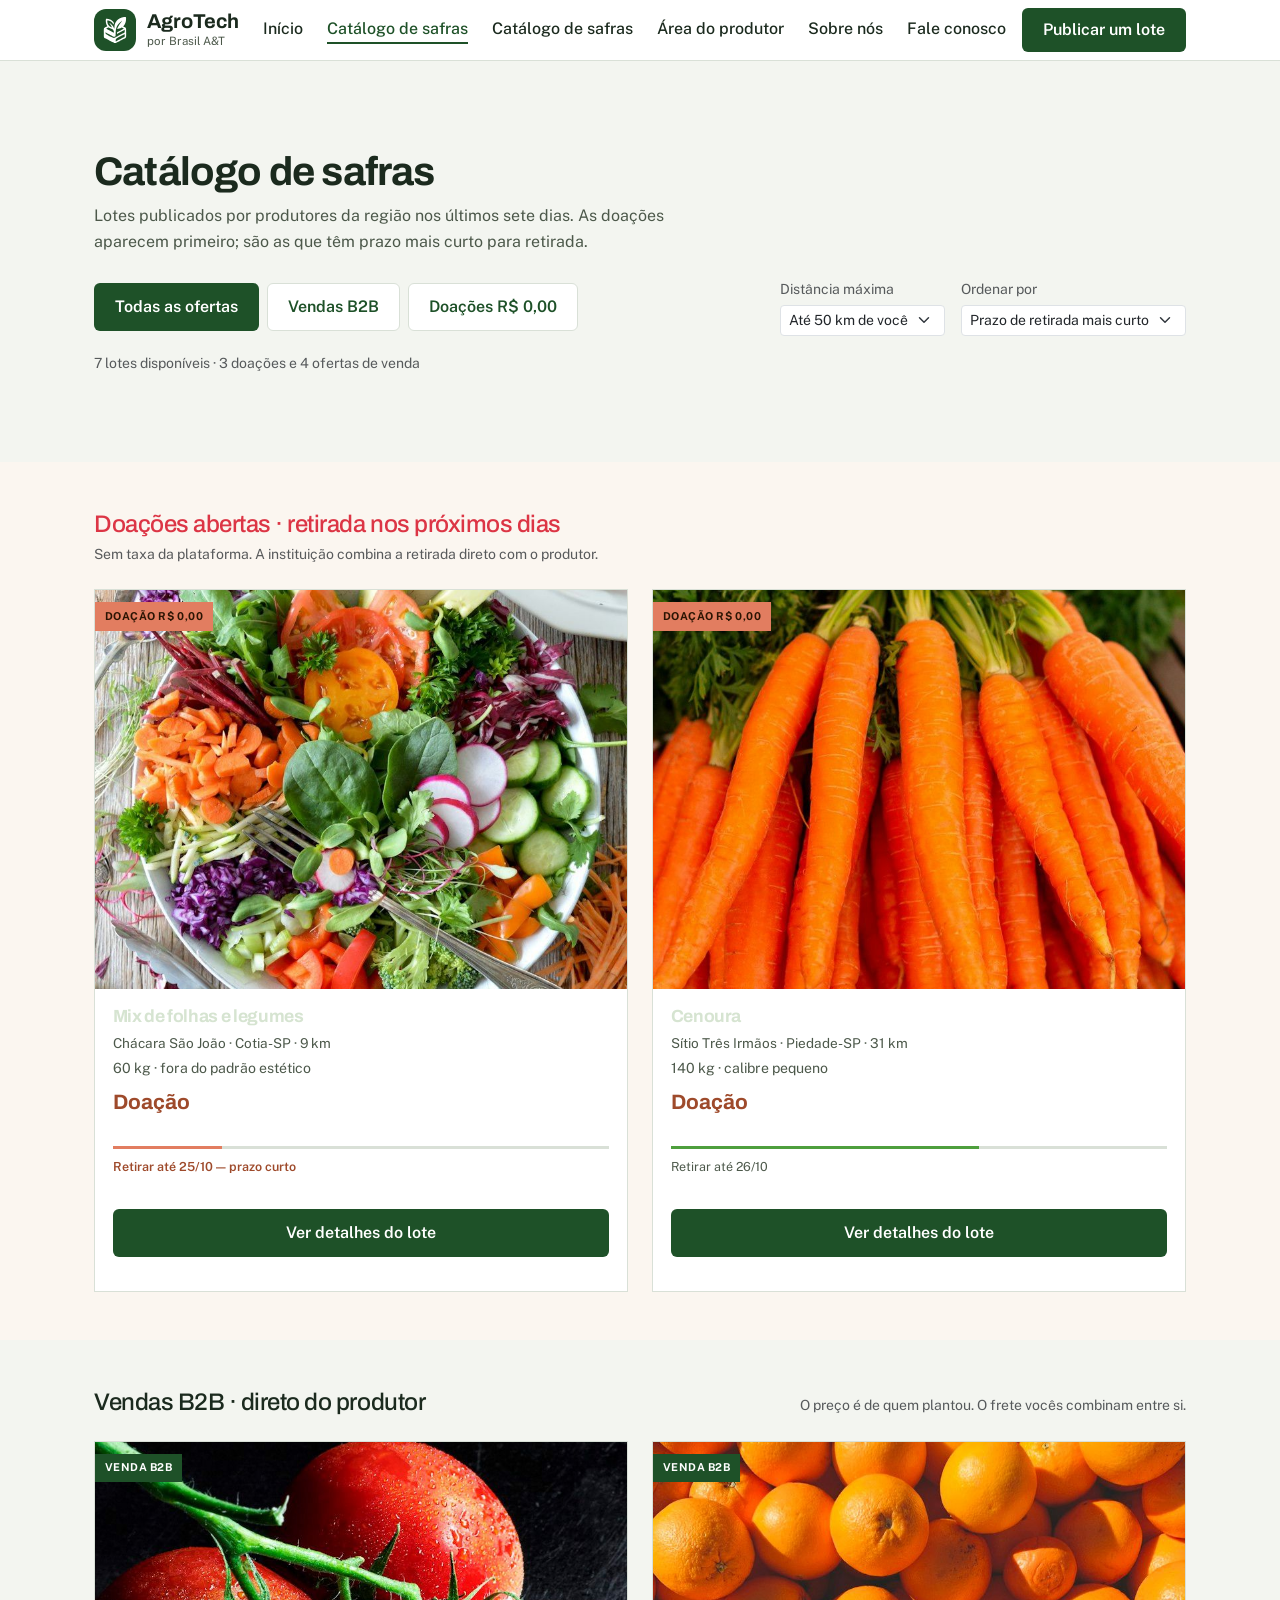
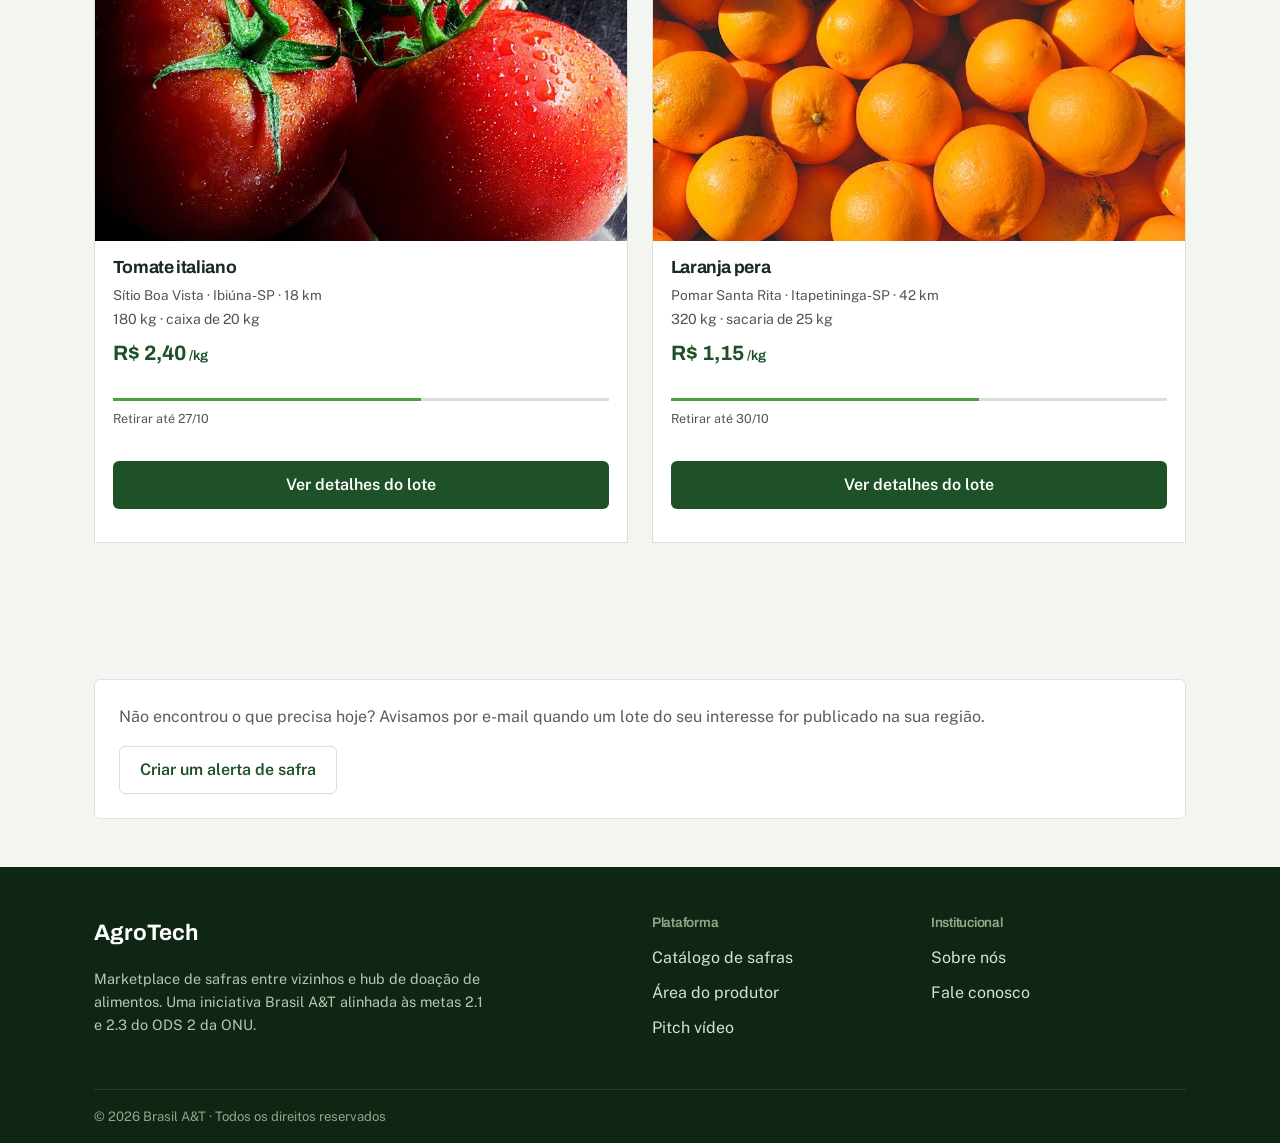
==== frontend/catalogo.html @ c49904bc "feat: implementa pagina de catalogo de safras" ====
<!doctype html>
<html lang="pt-BR">
<head>
  <meta charset="utf-8">
  <meta name="viewport" content="width=device-width, initial-scale=1">
  <title>Catálogo de safras — AgroTech</title>
  <meta name="description" content="A AgroTech liga o pequeno produtor a mercadinhos e ONGs da mesma região: venda direta sem atravessador e doação de alimentos sem taxa.">
  <meta name="theme-color" content="#1E5128">

  <link rel="icon" href="assets/identidade/favicon.svg" type="image/svg+xml">

  <link rel="stylesheet" href="https://cdn.jsdelivr.net/npm/bootstrap@5.3.3/dist/css/bootstrap.min.css">

  <link rel="preconnect" href="https://fonts.googleapis.com">
  <link rel="preconnect" href="https://fonts.gstatic.com" crossorigin>
  <link rel="stylesheet" href="https://fonts.googleapis.com/css2?family=Archivo:wght@400;600;700&family=Public+Sans:wght@400;500;600;700&display=swap">

  <link rel="stylesheet" href="css/estilo.css">
</head>

<body>
  <a class="pular" href="#conteudo">Pular para o conteúdo</a>

  <header class="sticky-top">
    <nav class="navbar navbar-expand-lg py-2" aria-label="Navegação principal">
      <div class="container">

        <a class="marca" href="index.html">
          <img class="marca-icone" src="assets/identidade/marca-agrotech-branco.svg" alt="">
          <span>
            <span class="marca-nome d-block">AgroTech</span>
            <span class="marca-sub">por Brasil A&amp;T</span>
          </span>
        </a>

        <button class="navbar-toggler" type="button" data-bs-toggle="offcanvas"
                data-bs-target="#menu" aria-controls="menu" aria-label="Abrir o menu">
          <span class="navbar-toggler-icon"></span>
        </button>

        <div class="offcanvas offcanvas-end" tabindex="-1" id="menu" aria-labelledby="menu-titulo">
          <div class="offcanvas-header border-bottom">
            <h2 class="offcanvas-title marca-nome mb-0" id="menu-titulo">AgroTech</h2>
            <button type="button" class="btn-close" data-bs-dismiss="offcanvas" aria-label="Fechar o menu"></button>
          </div>

          <div class="offcanvas-body">
            <ul class="navbar-nav gap-lg-4 ms-lg-auto mb-3 mb-lg-0">
              <li class="nav-item"><a class="menu-link" href="index.html">Início</a></li>
              <li class="nav-item"><a class="menu-link ativo" href="catalogo.html" aria-current="page">Catálogo de safras</a></li>
              <li class="nav-item"><a class="menu-link" href="catalogo.html">Catálogo de safras</a></li>
              <li class="nav-item"><a class="menu-link" href="publicar.html">Área do produtor</a></li>
              <li class="nav-item"><a class="menu-link" href="sobre.html">Sobre nós</a></li>
              <li class="nav-item"><a class="menu-link" href="contato.html">Fale conosco</a></li>
            </ul>

            <a class="botao botao-verde botao-menu" href="publicar.html">Publicar um lote</a>
          </div>
        </div>

      </div>
    </nav>
  </header>

  <main id="conteudo">
  
  <section class="section">
    <div class="container">
      <h1 class="secao-titulo mb-2">Catálogo de safras</h1>
      <p class="secao-texto mb-4">
        Lotes publicados por produtores da região nos últimos sete dias. As doações aparecem primeiro; são as que têm prazo mais curto para retirada.
      </p>

      
      <div class="d-flex flex-wrap justify-content-between align-items-center gap-3 mb-3">
        <div class="d-flex flex-wrap gap-2">
          <button class="botao botao-verde">Todas as ofertas</button>
          <button class="botao botao-branco">Vendas B2B</button>
          <button class="botao botao-branco">Doações R$ 0,00</button>
        </div>

        <div class="d-flex flex-wrap gap-3">
          <div>
            <label class="form-label small text-muted mb-1 d-block">Distância máxima</label>
            <select class="form-select form-select-sm">
              <option>Até 50 km de você</option>
            </select>
          </div>
          <div>
            <label class="form-label small text-muted mb-1 d-block">Ordenar por</label>
            <select class="form-select form-select-sm">
              <option>Prazo de retirada mais curto</option>
            </select>
          </div>
        </div>
      </div>

      <p class="small text-muted mb-0">7 lotes disponíveis · 3 doações e 4 ofertas de venda</p>
    </div>
  </section>

  
  <section class="secao-escura section py-5" style="background-color: #fbf6f0;">
    <div class="container">
      <h2 class="h4 font-weight-bold text-danger mb-1">Doações abertas · retirada nos próximos dias</h2>
      <p class="small text-muted mb-4">Sem taxa da plataforma. A instituição combina a retirada direto com o produtor.</p>
      
      
      <div class="row g-4" id="container-doacoes"></div>
    </div>
  </section>

  
  <section class="section py-5">
    <div class="container">
      <div class="d-flex justify-content-between align-items-baseline mb-4">
        <h2 class="h4 font-weight-bold mb-0">Vendas B2B · direto do produtor</h2>
        <span class="small text-muted">O preço é de quem plantou. O frete vocês combinam entre si.</span>
      </div>

      
      <div class="row g-4" id="container-vendas"></div>
    </div>
  </section>

  
  <section class="section pb-5">
    <div class="container">
      <div class="p-4 border rounded bg-white d-flex flex-wrap justify-content-between align-items-center gap-3">
        <p class="mb-0 text-muted">
          Não encontrou o que precisa hoje? Avisamos por e-mail quando um lote do seu interesse for publicado na sua região.
        </p>
        <button class="botao botao-branco">Criar um alerta de safra</button>
      </div>
    </div>
  </section>
</main>

  
  
  </main>

  <footer>
    <div class="container py-4 py-lg-5">
      <div class="row g-4">

        <div class="col-lg-6">
          <a class="marca-texto" href="index.html">AgroTech</a>
          <p class="descricao d-none d-md-block mt-3 mb-0">
            Marketplace de safras entre vizinhos e hub de doação de alimentos.
            Uma iniciativa Brasil A&amp;T alinhada às metas 2.1 e 2.3 do ODS 2 da ONU.
          </p>
        </div>

        <div class="col-6 col-lg-3">
          <h3>Plataforma</h3>
          <ul class="list-unstyled mb-0">
            <li><a href="catalogo.html">Catálogo de safras</a></li>
            <li><a href="publicar.html">Área do produtor</a></li>
            <li><a href="#video">Pitch vídeo</a></li>
          </ul>
        </div>

        <div class="col-6 col-lg-3">
          <h3>Institucional</h3>
          <ul class="list-unstyled mb-0">
            <li><a href="sobre.html">Sobre nós</a></li>
            <li><a href="contato.html">Fale conosco</a></li>
          </ul>
        </div>

      </div>
    </div>

    <div class="container">
      <p class="direitos py-3 mb-0">© <span id="ano">2026</span> Brasil A&amp;T · Todos os direitos reservados</p>
    </div>
  </footer>

  <script src="https://cdn.jsdelivr.net/npm/bootstrap@5.3.3/dist/js/bootstrap.bundle.min.js"></script>

  <script type="module" src="js/catalogo.js"></script>

</body>
</html>
---- frontend/css/estilo.css ----
:root {
  --verde: #1E5128;
  --verde-escuro: #14391C;
  --verde-noite: #0F2614;
  --verde-claro: #4E9F3D;
  --laranja: #E27D60;
  --laranja-texto: #9E4A2B;
  --laranja-fundo: #FBEDE6;
  --fundo: #F3F5F0;
  --creme: #EDF2EA;
  --texto: #1B2A1E;
  --texto-fraco: #4C584A;
  --linha: #D9E0D7;

  --titulo: Archivo, system-ui, sans-serif;
  --corpo: "Public Sans", system-ui, sans-serif;
}

html { scroll-behavior: smooth; }

.container { padding-left: 1rem; padding-right: 1rem; }
@media (min-width: 768px) { .container { padding-left: 1.5rem; padding-right: 1.5rem; } }

body {
  background-color: var(--fundo);
  color: var(--texto);
  font-family: var(--corpo);
  font-size: 1rem;
  line-height: 1.6;
}

h1, h2, h3, h4 {
  font-family: var(--titulo);
  font-weight: 700;
  letter-spacing: -0.02em;
  line-height: 1.15;
}

a { color: var(--verde); }
a:hover { color: var(--verde-escuro); }

img { max-width: 100%; }

a:focus-visible,
button:focus-visible,
input:focus-visible,
select:focus-visible,
textarea:focus-visible {
  outline: 3px solid var(--verde-claro);
  outline-offset: 2px;
}

.campo-upload { min-height: 7.6rem; }
.campo-upload::file-selector-button { min-height: 5rem; }

.pular {
  position: absolute;
  left: 50%;
  transform: translate(-50%, -150%);
  z-index: 1100;
  background-color: var(--verde);
  color: #fff;
  padding: 0.75rem 1.25rem;
  border-radius: 0 0 6px 6px;
  font-weight: 600;
  transition: transform 0.2s ease;
}
.pular:focus { transform: translate(-50%, 0); color: #fff; }

.botao {
  display: inline-flex;
  align-items: center;
  justify-content: center;
  gap: 0.5rem;
  min-height: 48px;
  padding: 0 1.25rem;
  border: 1px solid transparent;
  border-radius: 6px;
  font-weight: 600;
  text-decoration: none;
  cursor: pointer;
  transition: background-color 0.15s ease, color 0.15s ease;
}

.botao-verde { background-color: var(--verde); color: #fff; }
.botao-verde:hover { background-color: var(--verde-escuro); color: #fff; }

.botao-branco { background-color: #fff; color: var(--verde); border-color: var(--linha); }
.botao-branco:hover { background-color: var(--creme); color: var(--verde); }

.botao-vazado { background-color: transparent; color: #fff; border-color: rgba(255, 255, 255, 0.65); }
.botao-vazado:hover { background-color: rgba(255, 255, 255, 0.15); color: #fff; }

.botao-grande { min-height: 54px; padding: 0 1.75rem; font-size: 1.05rem; }

header {
  background-color: #fff;
  border-bottom: 1px solid var(--linha);
}

.marca {
  display: flex;
  align-items: center;
  gap: 0.7rem;
  color: var(--texto);
  text-decoration: none;
}
.marca:hover { color: var(--texto); }

.marca-icone {
  width: 42px;
  height: 42px;
  flex: none;
  border-radius: 12px;
  background-color: var(--verde);
  padding: 7px;
}

.marca-nome { font-family: var(--titulo); font-size: 1.25rem; font-weight: 700; line-height: 1.1; }
.marca-sub { display: none; font-size: 0.72rem; color: var(--texto-fraco); }
@media (min-width: 576px) { .marca-sub { display: block; } }

.navbar-toggler {
  border: 1px solid var(--linha);
  border-radius: 6px;
  padding: 0.4rem 0.6rem;
}

.menu-link {
  display: block;
  padding: 0.85rem 0;
  color: var(--texto);
  font-weight: 600;
  text-decoration: none;
  border-bottom: 1px solid var(--linha);
}
.menu-link:hover { color: var(--verde); }
.menu-link.ativo { color: var(--verde); }

.botao-menu { width: 100%; }

.offcanvas.offcanvas-end { width: min(76%, 320px); }

@media (min-width: 992px) {
  .menu-link {
    padding: 0;
    border-bottom: 2px solid transparent;
    font-weight: 500;
  }
  .menu-link:hover { border-bottom-color: var(--verde-claro); }
  .menu-link.ativo { border-bottom-color: var(--verde); }

  .offcanvas-body { align-items: center; }
  .botao-menu { width: auto; min-height: 44px; margin-left: 1rem; }
}

section { padding: 2.5rem 0; }

@media (min-width: 768px) { section { padding: 4.5rem 0; } }
@media (min-width: 992px) { section { padding: 5.5rem 0; } }

.secao-clara { background-color: #fff; }
.secao-escura { background-color: #14301A; color: #D6E4D1; }
.secao-escura h2 { color: #fff; }

.secao-titulo { font-size: clamp(1.6rem, 5vw, 2.5rem); margin-bottom: 0.75rem; }
.secao-texto { color: var(--texto-fraco); max-width: 62ch; }
.secao-escura .secao-texto { color: #BFD2B9; }

.rotulo {
  display: inline-flex;
  align-items: center;
  gap: 0.6rem;
  font-size: 0.78rem;
  font-weight: 700;
  letter-spacing: 0.09em;
  text-transform: uppercase;
  color: var(--verde);
  margin-bottom: 0.75rem;
}
.rotulo::before { content: ""; width: 26px; height: 2px; background-color: var(--verde-claro); }
.secao-escura .rotulo { color: #9FCB93; }

.capa {
  position: relative;
  padding: 0;
  background-color: var(--verde);
  color: #fff;
  overflow: hidden;
}

.capa-foto {
  position: absolute;
  inset: 0;
  width: 100%;
  height: 100%;
  object-fit: cover;
  object-position: 70% 50%;
}

.capa-overlay {
  position: absolute;
  inset: 0;
  background: linear-gradient(0deg, rgba(14, 38, 19, 0.95) 0%, rgba(14, 38, 19, 0.78) 55%, rgba(14, 38, 19, 0.6) 100%);
}

.capa-conteudo { position: relative; padding-top: 2.25rem; padding-bottom: 2.75rem; }

.capa h1 {
  font-size: clamp(2rem, 8vw, 4rem);
  color: #fff;
  max-width: 15ch;
}

.capa-texto {
  font-size: 1.05rem;
  color: #DEE9DA;
  max-width: 52ch;
}

.capa-aviso { font-size: 0.88rem; color: #B9CFB3; max-width: 50ch; }

.etiqueta-local {
  display: inline-flex;
  align-items: center;
  gap: 0.45rem;
  background-color: rgba(255, 255, 255, 0.12);
  border: 1px solid rgba(255, 255, 255, 0.3);
  color: #EAF2E6;
  font-size: 0.78rem;
  font-weight: 600;
  padding: 0.35rem 0.7rem;
}

@media (min-width: 768px) {
  .capa-overlay {
    background:
      linear-gradient(0deg, rgba(14, 38, 19, 0.82) 0%, rgba(14, 38, 19, 0.2) 55%),
      linear-gradient(95deg, rgba(14, 38, 19, 0.94) 0%, rgba(14, 38, 19, 0.85) 40%, rgba(14, 38, 19, 0.2) 80%);
  }
  .capa-conteudo { padding-top: 5rem; padding-bottom: 6rem; }
  .capa-texto { font-size: 1.2rem; }
  .etiqueta-local { font-size: 0.85rem; gap: 0.5rem; padding: 0.45rem 0.8rem; }
}

.numeros {
  position: relative;
  z-index: 2;
  padding: 2rem 0 0;
}

.numeros-container { display: grid; gap: 0.75rem; }

.numero {
  background-color: #fff;
  border: 1px solid var(--linha);
  padding: 1.1rem 1.25rem;
}

.numero-valor {
  display: block;
  font-family: var(--titulo);
  font-size: clamp(1.9rem, 7vw, 2.4rem);
  font-weight: 700;
  line-height: 1.05;
  margin-bottom: 0.4rem;
}
.numero-verde { color: var(--verde); }
.numero-laranja { color: var(--laranja-texto); }

.numero p { font-size: 0.9rem; color: var(--texto-fraco); margin-bottom: 0.4rem; }
.numero cite { font-size: 0.78rem; font-style: normal; color: #7C8A79; }

@media (min-width: 992px) {
  .numeros { padding: 0; margin-top: -4rem; }

  .numeros-container {
    display: flex;
    gap: 0;
    background-color: #fff;
    border: 1px solid var(--linha);
  }

  .numero {
    flex: 1;
    border: 0;
    border-right: 1px solid var(--linha);
    padding: 1.75rem;
  }
  .numero:last-child { border-right: 0; }
}

.publico {
  display: flex;
  gap: 0.9rem;
  height: 100%;
  background-color: #fff;
  border: 1px solid var(--linha);
  border-left: 4px solid var(--verde);
  padding: 1rem 1.1rem;
}
.publico-broto { border-left-color: var(--verde-claro); }
.publico-laranja { border-left-color: var(--laranja); }

.publico-texto { min-width: 0; }

.publico-icone {
  display: inline-flex;
  align-items: center;
  justify-content: center;
  flex: none;
  width: 40px;
  height: 40px;
  border-radius: 6px;
  background-color: var(--creme);
  color: var(--verde);
}
.publico-icone svg { width: 21px; height: 21px; }
.publico-laranja .publico-icone { background-color: var(--laranja-fundo); color: var(--laranja-texto); }

.publico h3 { font-size: 1.1rem; margin-bottom: 0.4rem; }
.publico p { color: var(--texto-fraco); font-size: 0.9rem; }

@media (min-width: 768px) {
  .publico {
    display: block;
    border-left: 1px solid var(--linha);
    border-top: 3px solid var(--verde);
    padding: 1.5rem;
  }
  .publico-broto { border-top-color: var(--verde-claro); border-left-color: var(--linha); }
  .publico-laranja { border-top-color: var(--laranja); border-left-color: var(--linha); }

  .publico-icone { width: 48px; height: 48px; margin-bottom: 1rem; }
  .publico-icone svg { width: 24px; height: 24px; }
  .publico h3 { font-size: 1.2rem; margin-bottom: 0.5rem; }
  .publico p { font-size: 0.95rem; }
}

.publico-link { font-weight: 600; font-size: 0.95rem; text-decoration: none; }
.publico-link:hover { text-decoration: underline; }

.lote {
  display: flex;
  flex-direction: column;
  height: 100%;
  background-color: #fff;
  border: 1px solid var(--linha);
  overflow: hidden;
}

.lote-foto {
  position: relative;
  flex: none;
  aspect-ratio: 16 / 9;
  overflow: hidden;
  background-color: var(--creme);
}
.lote-foto img {
  position: absolute;
  inset: 0;
  width: 100%;
  height: 100%;
  object-fit: cover;
}

.lote-selo {
  position: absolute;
  top: 8px;
  left: 0;
  background-color: var(--verde);
  color: #fff;
  font-size: 0.62rem;
  font-weight: 700;
  letter-spacing: 0.04em;
  padding: 0.25rem 0.45rem;
}
.lote-selo-doacao { background-color: var(--laranja); color: #2B1403; }

.lote-corpo {
  display: flex;
  flex-direction: column;
  flex-grow: 1;
  min-width: 0;
  padding: 0.85rem 0.9rem;
}

.lote-corpo h3 { font-size: 1rem; margin-bottom: 0.3rem; }

.lote-local { font-size: 0.82rem; color: var(--texto-fraco); margin-bottom: 0.1rem; }

.lote-detalhe { font-size: 0.82rem; color: var(--texto-fraco); margin-bottom: 0.3rem; }

.lote-preco { font-family: var(--titulo); font-size: 1.3rem; font-weight: 700; color: var(--verde); }
.lote-unidade { margin-left: 0.2rem; font-size: 0.85rem; font-weight: 600; }
.lote-preco-doacao { color: var(--laranja-texto); }

.lote-prazo {
  position: relative;
  margin-top: 0.7rem;
  padding-top: 0.7rem;
  font-size: 0.78rem;
  color: var(--texto-fraco);
}
.lote-prazo::before,
.lote-prazo::after {
  content: "";
  position: absolute;
  top: 0;
  left: 0;
  height: 3px;
}
.lote-prazo::before { right: 0; background-color: var(--linha); }
.lote-prazo::after { width: 62%; background-color: var(--verde-claro); }

.lote-prazo-curto { color: var(--laranja-texto); font-weight: 600; }
.lote-prazo-curto::after { width: 22%; background-color: var(--laranja); }

.lote-botao { margin-top: auto; padding-top: 0.75rem; }
.lote-botao .botao { width: 100%; min-height: 42px; font-size: 0.88rem; padding: 0 0.75rem; }

#lista-lotes .col:nth-child(n + 3) { display: none; }

@media (min-width: 576px) {
  #lista-lotes .col:nth-child(n + 3) { display: block; }

  .lote-foto { aspect-ratio: 4 / 3; }

  .lote-selo { top: 12px; font-size: 0.68rem; letter-spacing: 0.05em; padding: 0.35rem 0.6rem; }

  .lote-corpo { padding: 1.1rem; }
  .lote-corpo h3 { font-size: 1.1rem; margin-bottom: 0.4rem; }
  .lote-local { font-size: 0.85rem; }
  .lote-detalhe { font-size: 0.88rem; margin-bottom: 0.4rem; }
  .lote-botao { padding-top: 1rem; }
  .lote-botao .botao { min-height: 48px; font-size: 1rem; padding: 0 1.25rem; }
}

.video-container {
  position: relative;
  aspect-ratio: 16 / 9;
  background-color: #0C2011;
  border: 1px solid rgba(255, 255, 255, 0.18);
}
.video-container iframe { position: absolute; inset: 0; width: 100%; height: 100%; border: 0; }

.video-legenda { font-size: 0.85rem; color: #9FB899; margin-top: 0.75rem; }
.video-legenda a { color: #CFE3C8; }

.fale-conosco { background-color: var(--creme); border-top: 1px solid var(--linha); }
.fale-conosco h2 { font-size: clamp(1.5rem, 5vw, 2.2rem); margin-bottom: 0.75rem; }
.fale-conosco p { color: var(--texto-fraco); max-width: 56ch; }

footer { background-color: var(--verde-noite); color: #B6C8B0; }
footer a { color: #D5E3D0; text-decoration: none; }
footer a:hover { color: #fff; text-decoration: underline; }
footer h3 { font-size: 0.85rem; font-weight: 600; color: #8FA989; margin-bottom: 0.9rem; }
footer li + li { margin-top: 0.6rem; }

.marca-texto { font-family: var(--titulo); font-size: 1.4rem; font-weight: 700; color: #fff; text-decoration: none; }
.descricao { font-size: 0.9rem; max-width: 44ch; }

.direitos {
  border-top: 1px solid rgba(255, 255, 255, 0.12);
  font-size: 0.82rem;
  color: #8FA989;
}

.entra { animation: sobe 0.6s cubic-bezier(0.22, 0.61, 0.36, 1) both; }

@keyframes sobe {
  from { opacity: 0; transform: translateY(14px); }
  to { opacity: 1; transform: none; }
}

@media (prefers-reduced-motion: no-preference) {
  @supports (animation-timeline: view()) {
    .revela {
      animation: sobe linear both;
      animation-timeline: view();
      animation-range: entry 5% entry 45%;
    }
  }
}

.lote,
.publico {
  transition: transform 0.2s ease, box-shadow 0.2s ease, border-color 0.2s ease;
}

.lote:hover,
.publico:hover {
  transform: translateY(-4px);
  box-shadow: 0 10px 24px rgba(22, 35, 26, 0.14);
}

.lote-foto img { transition: transform 0.4s ease; }
.lote:hover .lote-foto img { transform: scale(1.04); }

@media (prefers-reduced-motion: reduce) {
  html { scroll-behavior: auto; }

  *, *::before, *::after {
    animation-duration: 0.001ms !important;
    transition-duration: 0.001ms !important;
  }
}
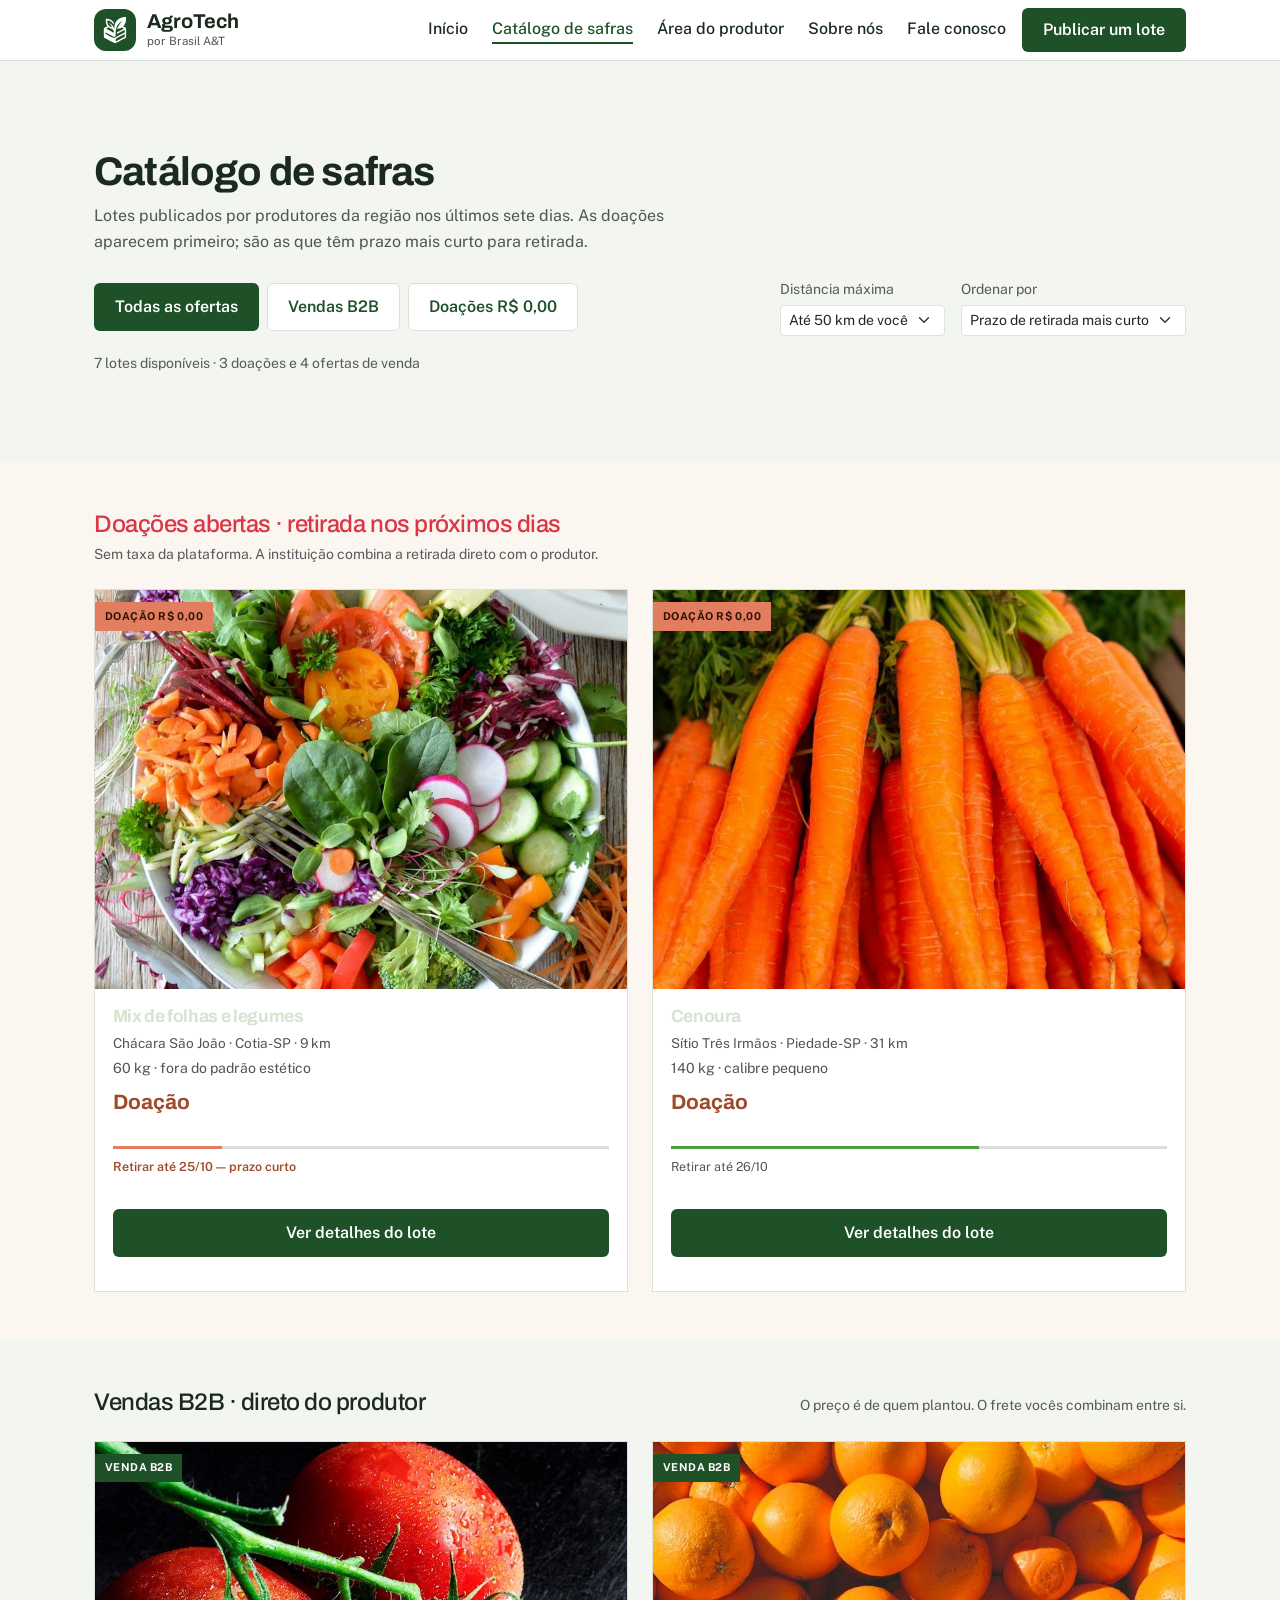
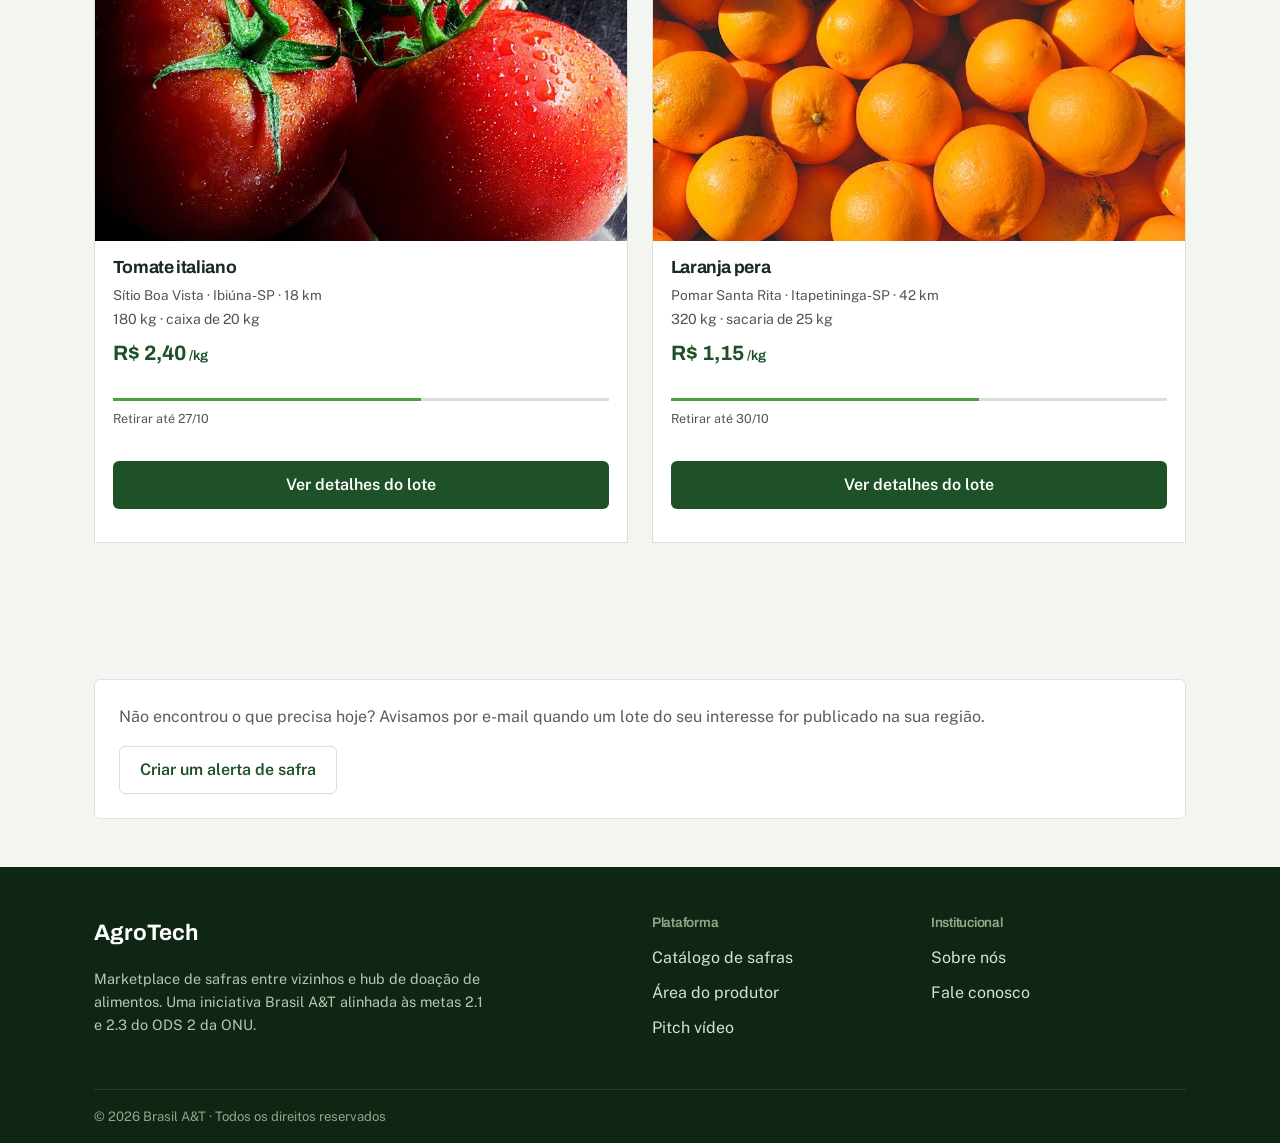
==== commit 6b3565c7: "fix: limpa e corrige lista do menu no catalogo" ====
--- a/frontend/catalogo.html
+++ b/frontend/catalogo.html
@@ -46,13 +46,12 @@
 
           <div class="offcanvas-body">
             <ul class="navbar-nav gap-lg-4 ms-lg-auto mb-3 mb-lg-0">
-              <li class="nav-item"><a class="menu-link" href="index.html">Início</a></li>
-              <li class="nav-item"><a class="menu-link ativo" href="catalogo.html" aria-current="page">Catálogo de safras</a></li>
-              <li class="nav-item"><a class="menu-link" href="catalogo.html">Catálogo de safras</a></li>
-              <li class="nav-item"><a class="menu-link" href="publicar.html">Área do produtor</a></li>
-              <li class="nav-item"><a class="menu-link" href="sobre.html">Sobre nós</a></li>
-              <li class="nav-item"><a class="menu-link" href="contato.html">Fale conosco</a></li>
-            </ul>
+          <li class="nav-item"><a class="menu-link" href="index.html">Início</a></li>
+          <li class="nav-item"><a class="menu-link ativo" href="catalogo.html" aria-current="page">Catálogo de safras</a></li>
+          <li class="nav-item"><a class="menu-link" href="publicar.html">Área do produtor</a></li>
+          <li class="nav-item"><a class="menu-link" href="sobre.html">Sobre nós</a></li>
+          <li class="nav-item"><a class="menu-link" href="contato.html">Fale conosco</a></li>
+        </ul>
 
             <a class="botao botao-verde botao-menu" href="publicar.html">Publicar um lote</a>
           </div>
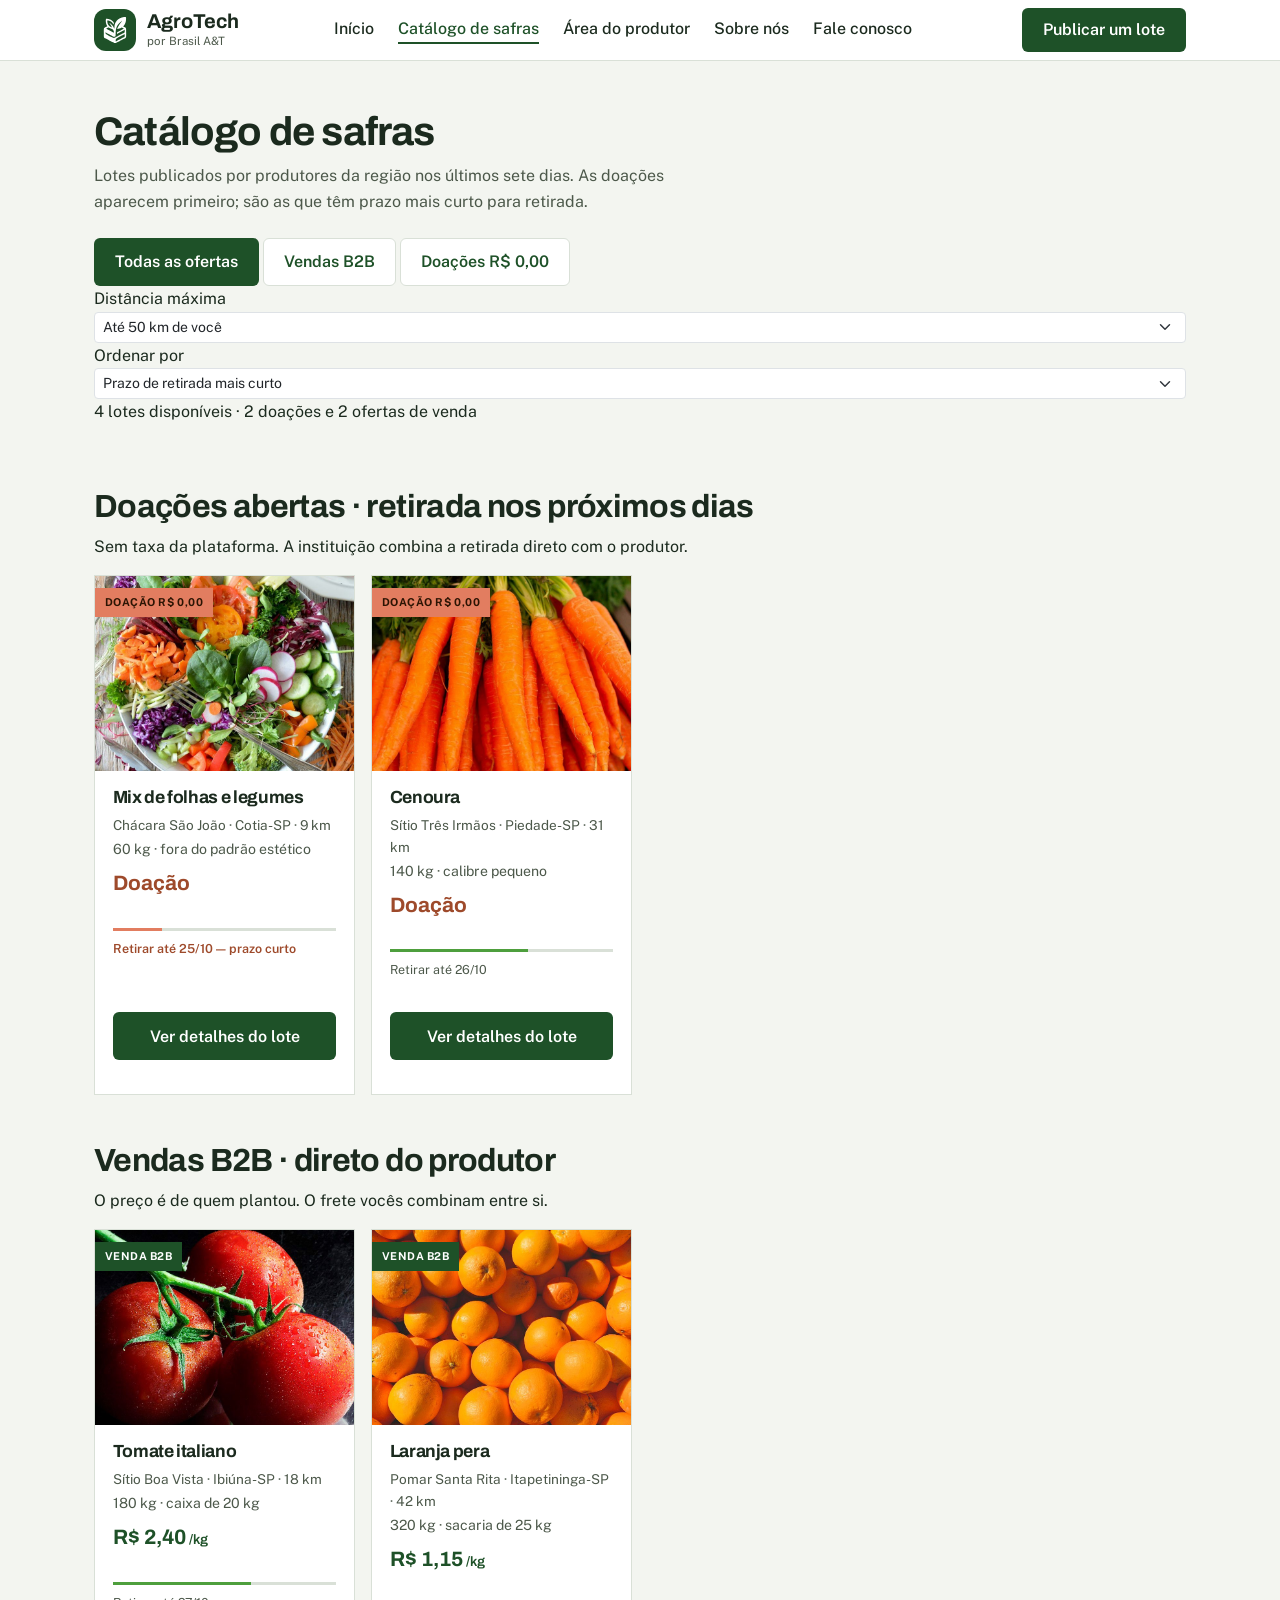
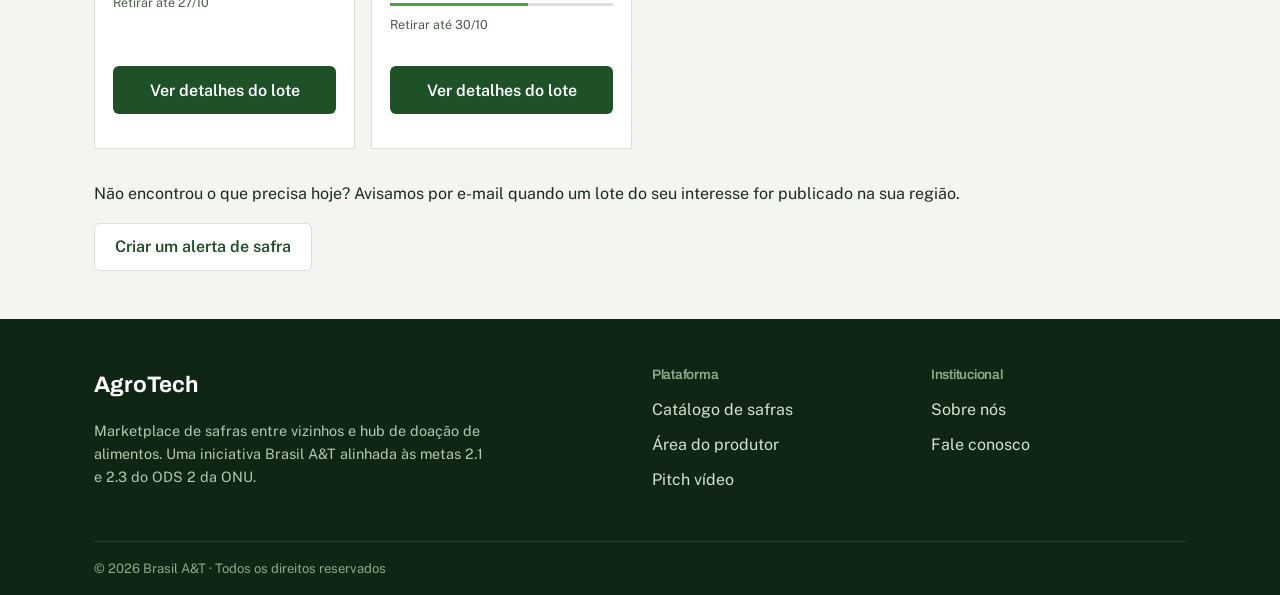
==== commit 21e22835: "feat(catalogo): reorganiza a listagem e a contagem de lotes" ====
--- a/frontend/catalogo.html
+++ b/frontend/catalogo.html
@@ -45,13 +45,13 @@
           </div>
 
           <div class="offcanvas-body">
-            <ul class="navbar-nav gap-lg-4 ms-lg-auto mb-3 mb-lg-0">
-          <li class="nav-item"><a class="menu-link" href="index.html">Início</a></li>
-          <li class="nav-item"><a class="menu-link ativo" href="catalogo.html" aria-current="page">Catálogo de safras</a></li>
-          <li class="nav-item"><a class="menu-link" href="publicar.html">Área do produtor</a></li>
-          <li class="nav-item"><a class="menu-link" href="sobre.html">Sobre nós</a></li>
-          <li class="nav-item"><a class="menu-link" href="contato.html">Fale conosco</a></li>
-        </ul>
+            <ul class="navbar-nav gap-lg-4 mx-lg-auto mb-3 mb-lg-0">
+              <li class="nav-item"><a class="menu-link" href="index.html">Início</a></li>
+              <li class="nav-item"><a class="menu-link ativo" href="catalogo.html" aria-current="page">Catálogo de safras</a></li>
+              <li class="nav-item"><a class="menu-link" href="publicar.html">Área do produtor</a></li>
+              <li class="nav-item"><a class="menu-link" href="sobre.html">Sobre nós</a></li>
+              <li class="nav-item"><a class="menu-link" href="contato.html">Fale conosco</a></li>
+            </ul>
 
             <a class="botao botao-verde botao-menu" href="publicar.html">Publicar um lote</a>
           </div>
@@ -62,81 +62,70 @@
   </header>
 
   <main id="conteudo">
-  
-  <section class="section">
-    <div class="container">
-      <h1 class="secao-titulo mb-2">Catálogo de safras</h1>
-      <p class="secao-texto mb-4">
-        Lotes publicados por produtores da região nos últimos sete dias. As doações aparecem primeiro; são as que têm prazo mais curto para retirada.
-      </p>
 
-      
-      <div class="d-flex flex-wrap justify-content-between align-items-center gap-3 mb-3">
-        <div class="d-flex flex-wrap gap-2">
-          <button class="botao botao-verde">Todas as ofertas</button>
-          <button class="botao botao-branco">Vendas B2B</button>
-          <button class="botao botao-branco">Doações R$ 0,00</button>
+    <section class="pt-4 pb-4 pt-lg-5">
+      <div class="container">
+        <h1 class="secao-titulo mb-2">Catálogo de safras</h1>
+        <p class="secao-texto mb-4">
+          Lotes publicados por produtores da região nos últimos sete dias. As doações aparecem primeiro; são as que têm prazo mais curto para retirada.
+        </p>
+
+        <div class="filtros">
+          <div class="filtros-abas">
+            <button class="botao botao-verde" type="button">Todas as ofertas</button>
+            <button class="botao botao-branco" type="button">Vendas B2B</button>
+            <button class="botao botao-branco" type="button">Doações R$ 0,00</button>
+          </div>
+
+          <div class="filtros-campos">
+            <div>
+              <label class="filtros-rotulo" for="distancia">Distância máxima</label>
+              <select class="form-select form-select-sm" id="distancia">
+                <option>Até 50 km de você</option>
+              </select>
+            </div>
+            <div>
+              <label class="filtros-rotulo" for="ordem">Ordenar por</label>
+              <select class="form-select form-select-sm" id="ordem">
+                <option>Prazo de retirada mais curto</option>
+              </select>
+            </div>
+          </div>
         </div>
 
-        <div class="d-flex flex-wrap gap-3">
-          <div>
-            <label class="form-label small text-muted mb-1 d-block">Distância máxima</label>
-            <select class="form-select form-select-sm">
-              <option>Até 50 km de você</option>
-            </select>
-          </div>
-          <div>
-            <label class="form-label small text-muted mb-1 d-block">Ordenar por</label>
-            <select class="form-select form-select-sm">
-              <option>Prazo de retirada mais curto</option>
-            </select>
-          </div>
+        <p class="filtros-resumo" id="resumo-lotes"></p>
+      </div>
+    </section>
+
+    <section class="faixa-doacao py-4">
+      <div class="container">
+        <h2 class="bloco-titulo">Doações abertas · retirada nos próximos dias</h2>
+        <p class="bloco-texto">Sem taxa da plataforma. A instituição combina a retirada direto com o produtor.</p>
+
+        <div class="row row-cols-1 row-cols-sm-2 row-cols-lg-4 g-3" id="container-doacoes"></div>
+      </div>
+    </section>
+
+    <section class="py-4">
+      <div class="container">
+        <h2 class="bloco-titulo">Vendas B2B · direto do produtor</h2>
+        <p class="bloco-texto">O preço é de quem plantou. O frete vocês combinam entre si.</p>
+
+        <div class="row row-cols-1 row-cols-sm-2 row-cols-lg-4 g-3" id="container-vendas"></div>
+      </div>
+    </section>
+
+    <section class="pt-2 pb-5">
+      <div class="container">
+        <div class="aviso">
+          <p class="aviso-texto">
+            Não encontrou o que precisa hoje? Avisamos por e-mail quando um lote do seu interesse for publicado na sua região.
+          </p>
+          <button class="botao botao-branco" type="button">Criar um alerta de safra</button>
         </div>
       </div>
+    </section>
 
-      <p class="small text-muted mb-0">7 lotes disponíveis · 3 doações e 4 ofertas de venda</p>
-    </div>
-  </section>
-
-  
-  <section class="secao-escura section py-5" style="background-color: #fbf6f0;">
-    <div class="container">
-      <h2 class="h4 font-weight-bold text-danger mb-1">Doações abertas · retirada nos próximos dias</h2>
-      <p class="small text-muted mb-4">Sem taxa da plataforma. A instituição combina a retirada direto com o produtor.</p>
-      
-      
-      <div class="row g-4" id="container-doacoes"></div>
-    </div>
-  </section>
-
-  
-  <section class="section py-5">
-    <div class="container">
-      <div class="d-flex justify-content-between align-items-baseline mb-4">
-        <h2 class="h4 font-weight-bold mb-0">Vendas B2B · direto do produtor</h2>
-        <span class="small text-muted">O preço é de quem plantou. O frete vocês combinam entre si.</span>
-      </div>
-
-      
-      <div class="row g-4" id="container-vendas"></div>
-    </div>
-  </section>
-
-  
-  <section class="section pb-5">
-    <div class="container">
-      <div class="p-4 border rounded bg-white d-flex flex-wrap justify-content-between align-items-center gap-3">
-        <p class="mb-0 text-muted">
-          Não encontrou o que precisa hoje? Avisamos por e-mail quando um lote do seu interesse for publicado na sua região.
-        </p>
-        <button class="botao botao-branco">Criar um alerta de safra</button>
-      </div>
-    </div>
-  </section>
-</main>
-
-  
-  
   </main>
 
   <footer>
@@ -156,7 +145,7 @@
           <ul class="list-unstyled mb-0">
             <li><a href="catalogo.html">Catálogo de safras</a></li>
             <li><a href="publicar.html">Área do produtor</a></li>
-            <li><a href="#video">Pitch vídeo</a></li>
+            <li><a href="index.html#video">Pitch vídeo</a></li>
           </ul>
         </div>
 
